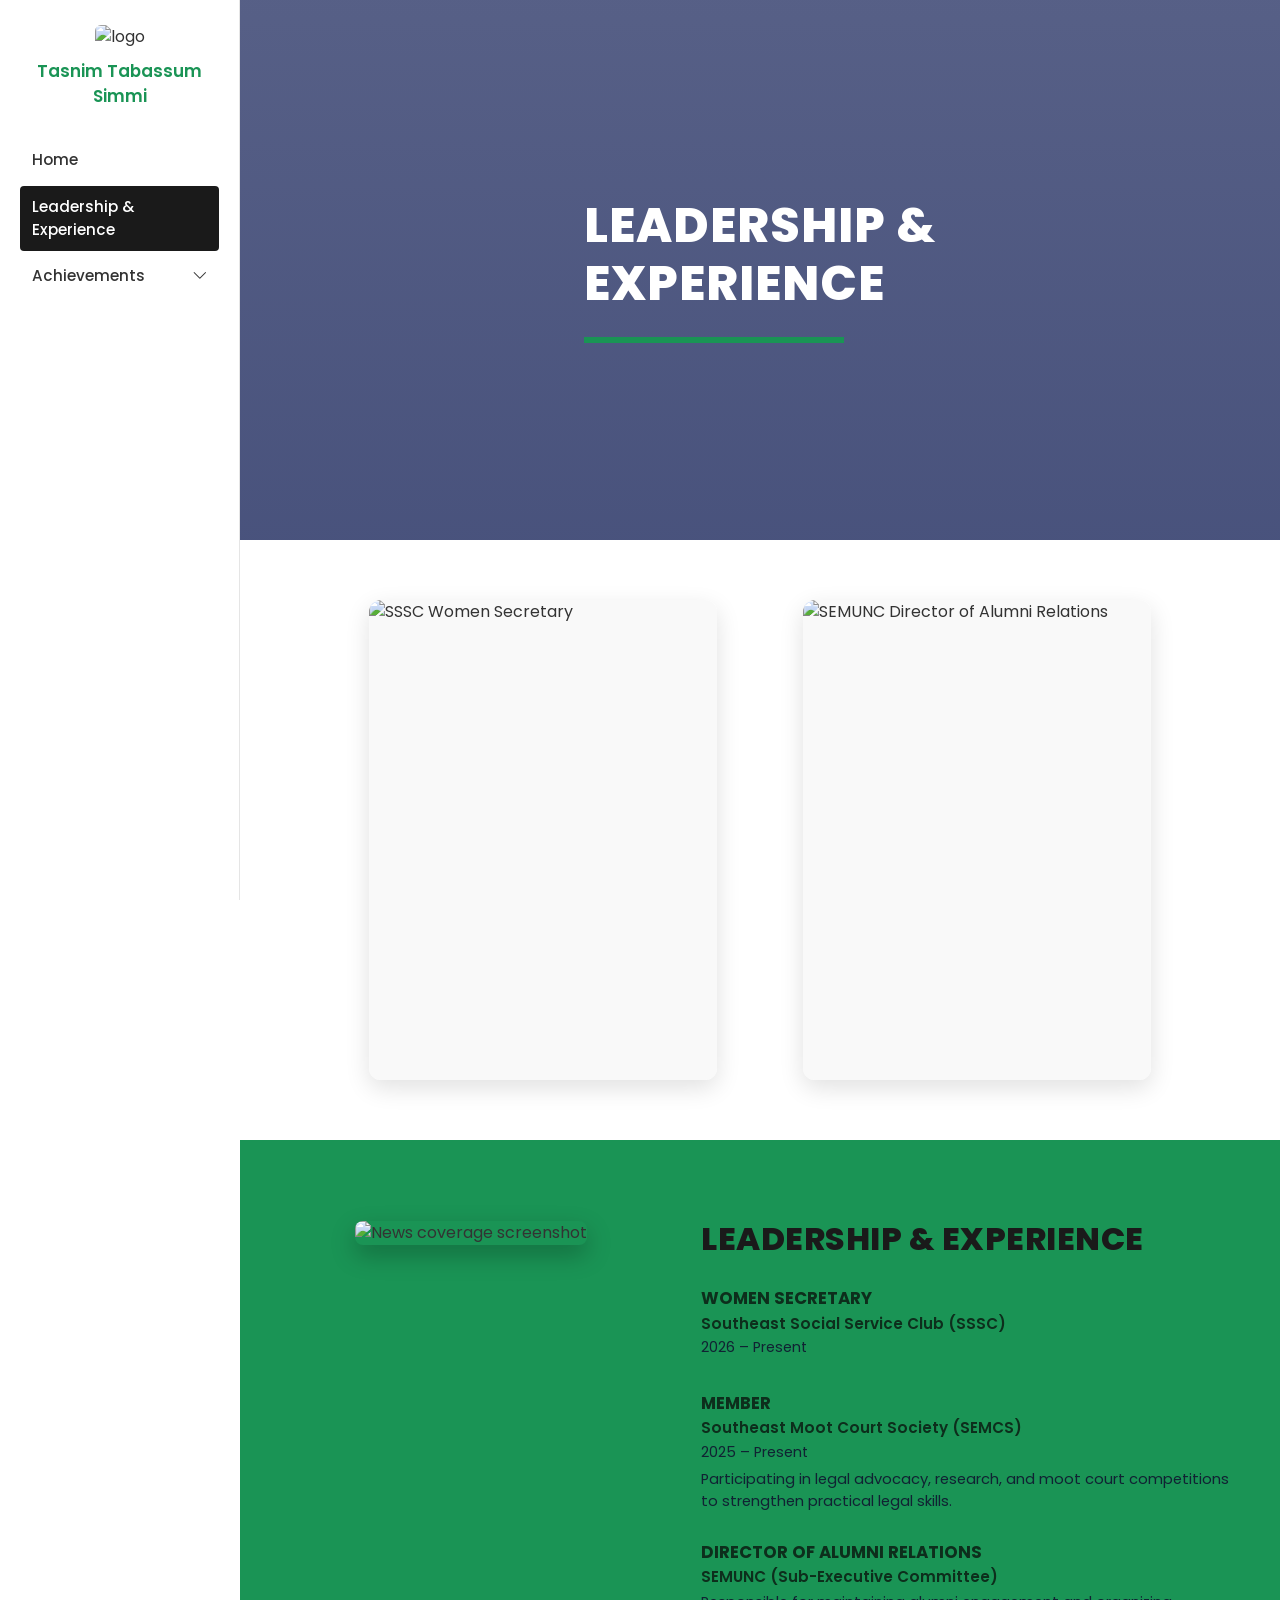
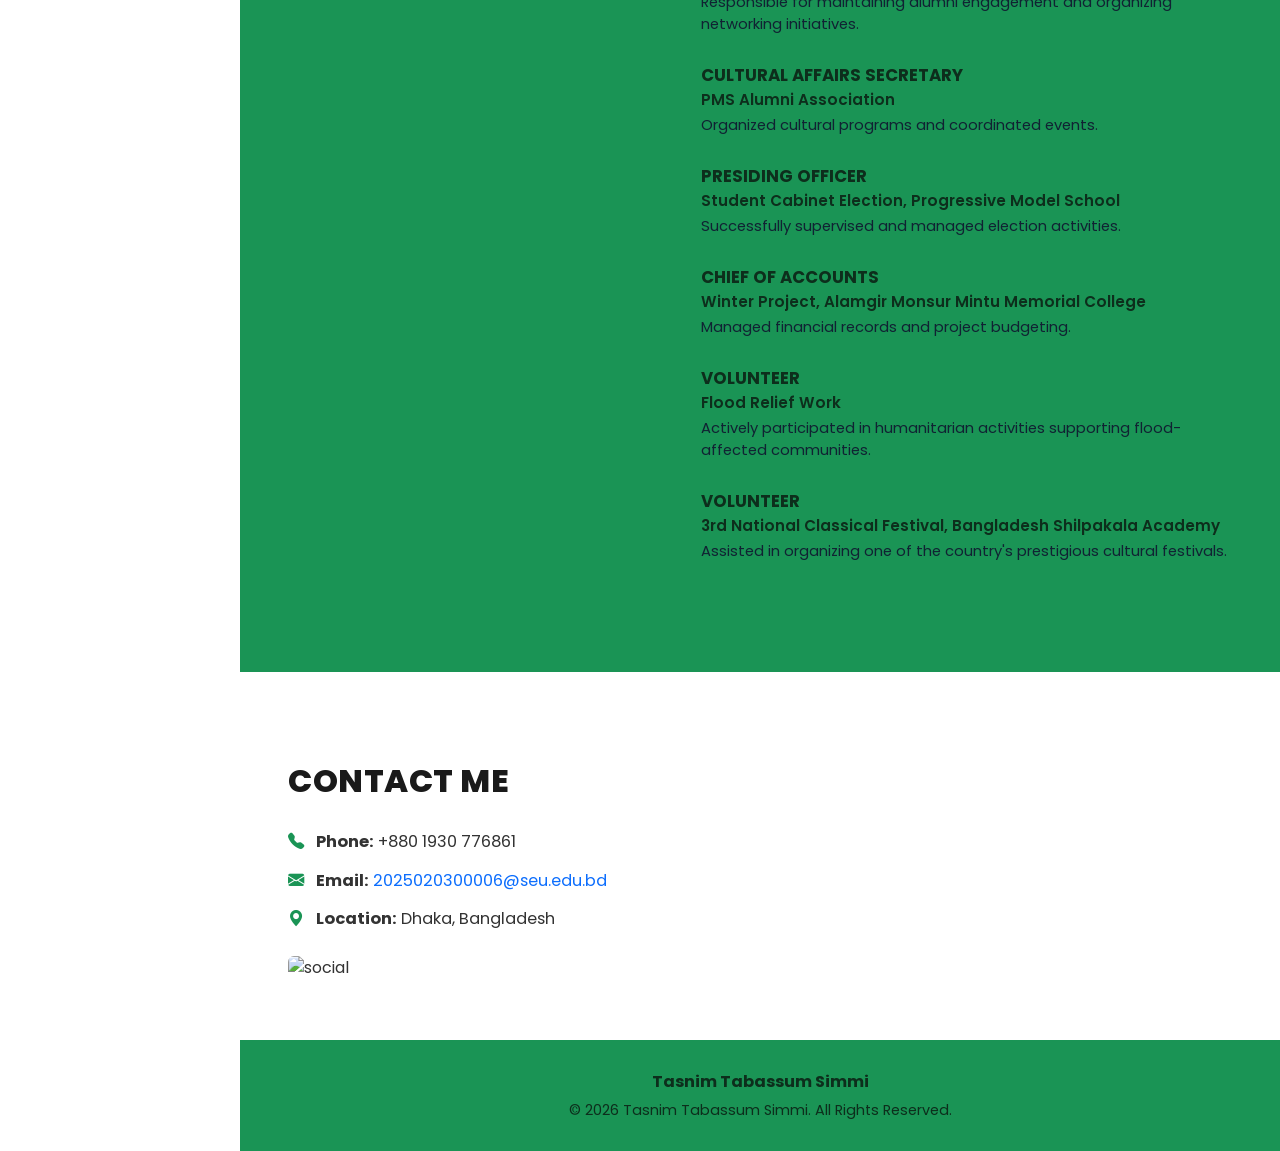
==== Leadership-Experience/L&E.html @ 31901eb3 "L&E" ====
<!DOCTYPE html>
<html lang="en">
<head>
<meta charset="UTF-8">
<meta name="viewport" content="width=device-width, initial-scale=1.0">
<title>Leadership & Experience | Sabrina Tabassum Sumayya</title>

<!-- Bootstrap CSS -->
<link href="https://cdn.jsdelivr.net/npm/bootstrap@5.3.3/dist/css/bootstrap.min.css" rel="stylesheet">
<!-- Bootstrap Icons -->
<link rel="stylesheet" href="https://cdn.jsdelivr.net/npm/bootstrap-icons@1.11.3/font/bootstrap-icons.css">
<!-- Google Fonts -->
<link href="https://fonts.googleapis.com/css2?family=Poppins:wght@300;400;500;600;700;800&display=swap" rel="stylesheet">

<!-- Custom CSS -->
<link rel="stylesheet" href="L&E.css">
</head>
<body>

<!-- ===================== SIDEBAR ===================== -->
<aside class="sidebar" id="sidebar">
  <div class="sidebar-logo">
    <img src="img/pic.three.jpeg" alt="logo" class="logo-img">
    <p class="logo-text">Tasnim Tabassum Simmi</p>
  </div>

  <nav class="sidebar-nav">
    <a href="../index.html" class="nav-item">Home</a>
    <a href="L&E.html" class="nav-item active">Leadership &amp; Experience</a>

    <div class="nav-dropdown">
       <div class="nav-item dropdown-toggle-btn d-flex justify-content-between align-items-center">
        <a href="../Achievements/achievements.html" style="color: inherit; flex-grow: 1;">Achievements</a>
        <i class="bi bi-chevron-down" id="achievementsToggle" style="cursor: pointer; padding-left: 10px;"></i>
      </div>
      <div class="nav-dropdown-menu" id="achievementsMenu">
        <a href="../Achievements/language.html" class="nav-subitem">Languages</a>
      </div>
    </div>
  </nav>
</aside>

<!-- mobile toggler -->
<button class="sidebar-mobile-btn" id="sidebarMobileBtn"><i class="bi bi-list"></i></button>

<!-- ===================== MAIN CONTENT ===================== -->
<main class="main-content">

  <!-- ---------- HERO ---------- -->
  <section class="hero-section">
    
    <div class="hero-overlay">
      <div class="hero-text-wrap">
        <h1 class="hero-title">LEADERSHIP &amp;<br>EXPERIENCE</h1>
        <div class="hero-underline"></div>
      </div>
    </div>
  </section>

  <!-- ---------- FEATURED POSTERS ---------- -->
  <section class="poster-section">
    <div class="container">
      <div class="row justify-content-center g-4">
        <div class="col-md-6 col-lg-5">
          <div class="poster-wrapper">
            <img src="img/pic-one.jpeg" alt="SSSC Women Secretary" class="poster-img">
          </div>
        </div>
        <div class="col-md-6 col-lg-5">
          <div class="poster-wrapper">
            <img src="img/pic-two.jpeg" alt="SEMUNC Director of Alumni Relations" class="poster-img">
          </div>
        </div>
      </div>
    </div>
  </section>

  <!-- ---------- LEADERSHIP & EXPERIENCE DETAILS ---------- -->
  <section id="leadership-details" class="leadership-section">
    <div class="container px-5">
      <div class="row g-5 align-items-start">

        <div class="col-lg-5 text-center">
          <img src="img/pic.three.jpeg" alt="News coverage screenshot" class="news-img">
        </div>

        <div class="col-lg-7">
          <h2 class="section-heading dark-heading">LEADERSHIP &amp; EXPERIENCE</h2>

          <div class="experience-item">
            <h4 class="exp-role">WOMEN SECRETARY</h4>
            <p class="exp-org">Southeast Social Service Club (SSSC)</p>
            <p class="exp-meta">2026 &ndash; Present</p>
          </div>

          <div class="experience-item">
            <h4 class="exp-role">MEMBER</h4>
            <p class="exp-org">Southeast Moot Court Society (SEMCS)</p>
            <p class="exp-meta">2025 &ndash; Present</p>
            <p class="exp-desc">Participating in legal advocacy, research, and moot court competitions to strengthen practical legal skills.</p>
          </div>

          <div class="experience-item">
            <h4 class="exp-role">DIRECTOR OF ALUMNI RELATIONS</h4>
            <p class="exp-org">SEMUNC (Sub-Executive Committee)</p>
            <p class="exp-desc">Responsible for maintaining alumni engagement and organizing networking initiatives.</p>
          </div>

          <div class="experience-item">
            <h4 class="exp-role">CULTURAL AFFAIRS SECRETARY</h4>
            <p class="exp-org">PMS Alumni Association</p>
            <p class="exp-desc">Organized cultural programs and coordinated events.</p>
          </div>

          <div class="experience-item">
            <h4 class="exp-role">PRESIDING OFFICER</h4>
            <p class="exp-org">Student Cabinet Election, Progressive Model School</p>
            <p class="exp-desc">Successfully supervised and managed election activities.</p>
          </div>

          <div class="experience-item">
            <h4 class="exp-role">CHIEF OF ACCOUNTS</h4>
            <p class="exp-org">Winter Project, Alamgir Monsur Mintu Memorial College</p>
            <p class="exp-desc">Managed financial records and project budgeting.</p>
          </div>

          <div class="experience-item">
            <h4 class="exp-role">VOLUNTEER</h4>
            <p class="exp-org">Flood Relief Work</p>
            <p class="exp-desc">Actively participated in humanitarian activities supporting flood-affected communities.</p>
          </div>

          <div class="experience-item">
            <h4 class="exp-role">VOLUNTEER</h4>
            <p class="exp-org">3rd National Classical Festival, Bangladesh Shilpakala Academy</p>
            <p class="exp-desc">Assisted in organizing one of the country's prestigious cultural festivals.</p>
          </div>

        </div>
      </div>
    </div>
  </section>

  <!-- ---------- CONTACT ---------- -->
  <section id="contact" class="contact-section">
    <div class="container px-5">
      <h2 class="section-heading dark-heading">CONTACT ME</h2>
      <p><i class="bi bi-telephone-fill"></i> <strong>Phone:</strong> +880 1930 776861</p>
      <p><i class="bi bi-envelope-fill"></i> <strong>Email:</strong> 
    <a href="mailto:2025020300006@seu.edu.bd">2025020300006@seu.edu.bd</a></p>
      <p><i class="bi bi-geo-alt-fill"></i> <strong>Location:</strong> Dhaka, Bangladesh</p>

      <div class="contact-social">
        <img src="img/pic.three.jpeg" alt="social" class="social-img">
      </div>
    </div>
  </section>

  <!-- ---------- FOOTER ---------- -->
  <footer class="site-footer">
    <div class="container text-center">
      <p class="footer-name">Tasnim Tabassum Simmi</p>
      <p class="footer-copy">&copy; 2026 Tasnim Tabassum Simmi. All Rights Reserved.</p>
    </div>
  </footer>

</main>

<!-- Bootstrap JS Bundle -->
<script src="https://cdn.jsdelivr.net/npm/bootstrap@5.3.3/dist/js/bootstrap.bundle.min.js"></script>
<!-- Custom JS -->
<script src="L&E.js"></script>
</body>
</html>
---- Leadership-Experience/L&E.css ----
/* ===================== ROOT / GLOBAL ===================== */
:root{
  --green: #1a9455;
  --green-dark: #157a45;
  --navy-dark: #1e2a5e;
  --cyan: #4fd8e8;
  --sidebar-width: 240px;
}

*{
  box-sizing: border-box;
}

body{
  font-family: 'Poppins', sans-serif;
  color: #333;
  margin: 0;
  padding: 0;
  overflow-x: hidden;
}

a{
  text-decoration: none;
}

/* ===================== SIDEBAR ===================== */
.sidebar{
  position: fixed;
  top: 0;
  left: 0;
  width: var(--sidebar-width);
  height: 100vh;
  background: #fff;
  border-right: 1px solid #e5e5e5;
  padding: 24px 20px;
  overflow-y: auto;
  z-index: 1000;
  transition: transform 0.3s ease;
}

.sidebar-logo{
  text-align: center;
  margin-bottom: 30px;
}

.logo-img{
  width: 55px;
  height: 55px;
  border-radius: 6px;
  object-fit: cover;
}

.logo-text{
  color: var(--green);
  font-weight: 600;
  font-size: 1.05rem;
  margin-top: 10px;
  margin-bottom: 0;
}

.sidebar-nav{
  display: flex;
  flex-direction: column;
  gap: 4px;
}



.nav-item{
  display: block;
  padding: 10px 12px;
  color: #333;
  font-size: 0.95rem;
  font-weight: 500;
  border-radius: 4px;
  text-align: left;
  width: 100%;
  background: none;
  border: none;
  cursor: pointer;
}

.nav-item.active{
  background: #1a1a1a;
  color: #fff;
}

.nav-item:hover{
  background: #f0f0f0;
  color: #111;
}



.nav-item.active:hover{
  background: #1a1a1a;
  color: #fff;
}

.dropdown-toggle-btn{
  display: flex;
  justify-content: space-between;
  align-items: center;
}

.nav-dropdown-menu{
  display: none;
  flex-direction: column;
  padding-left: 14px;
}

.nav-dropdown-menu.show{
  display: flex;
}

.nav-subitem{
  padding: 8px 10px;
  color: #555;
  font-size: 0.88rem;
}

.nav-subitem:hover{
  color: var(--green);
}

.sidebar-mobile-btn{
  display: none;
  position: fixed;
  top: 14px;
  left: 14px;
  z-index: 1100;
  background: #1a1a1a;
  color: #fff;
  border: none;
  border-radius: 6px;
  width: 42px;
  height: 42px;
  font-size: 1.2rem;
}

/* ===================== MAIN CONTENT ===================== */
.main-content{
  margin-left: var(--sidebar-width);
}

.section-heading{
  font-weight: 800;
  letter-spacing: 0.5px;
  margin-bottom: 30px;
}

.dark-heading{
  color: #1a1a1a;
}

/* ===================== HERO ===================== */
.hero-section{
  position: relative;
  min-height: 60vh;
  background: linear-gradient(180deg, rgba(30,42,94,0.75), rgba(30,42,94,0.85)),
              url('https://images.unsplash.com/photo-1552664730-d307ca884978?q=80&w=1600&auto=format&fit=crop') center/cover no-repeat;
  background-attachment: fixed;
  display: flex;
  align-items: center;
  justify-content: center;
}

.hero-search-btn{
  position: absolute;
  top: 24px;
  right: 30px;
  background: none;
  border: none;
  color: #fff;
  font-size: 1.2rem;
}

.hero-text-wrap{
  text-align: left;
  padding: 0 60px;
  max-width: 900px;
}

.hero-title{
  font-weight: 800;
  font-size: 3rem;
  color: #fff;
  letter-spacing: 1px;
  line-height: 1.2;
  margin-bottom: 24px;
}

.hero-underline{
  width: 260px;
  height: 6px;
  background: var(--green);
}

/* ===================== POSTER SECTION ===================== */
.poster-section {
  background: #fff;
  padding: 60px 0; /* উপর-নিচে গ্যাপ */
}

/* ইমেজের চারপাশের র‍্যাপার */
.poster-wrapper {
  width: 100%;
  max-width: 85%; /* পরিবর্তন ১: চারপাশ থেকে ছবি ছোট করার জন্য উইডথ ৮৫% করা হলো */
  margin: 0 auto;  /* পরিবর্তন ২: ছোট করার পর ছবিটিকে মাঝখানে রাখার জন্য */
  overflow: hidden;
  border-radius: 12px; /* ছবির কোণা গোল রাখার জন্য */
  box-shadow: 0 8px 24px rgba(0, 0, 0, 0.12); /* সুন্দর সফট শ্যাডো */
  transition: transform 0.3s ease;
}

.poster-wrapper:hover {
  transform: translateY(-5px); /* মাউস নিলে হালকা ওপরে উঠবে */
}

.poster-img {
  width: 100%;
  height: 480px; /* দুই পাশের ছবির হাইট সমান রাখার জন্য */
  object-fit: contain; /* পরিবর্তন ৩: "cover" এর জায়গায় "contain" দেওয়ায় ছবি একদম জুম হবে না, পুরো ছবি সুন্দর দেখাবে */
  background-color: #f9f9f9; /* ছবির ব্যাকগ্রাউন্ডে একটা হালকা কালার (যদি ছবি ট্রান্সপারেন্ট বা ছোট হয়) */
  display: block;
}
/* ===================== LEADERSHIP DETAILS ===================== */
.leadership-section{
  background: var(--green);
  padding: 80px 0;
}

.leadership-section .section-heading{
  color: #1a1a1a;
}

.news-img{
  width: 100%;
  max-width: 420px;
  border-radius: 8px;
  box-shadow: 0 10px 25px rgba(0,0,0,0.25);
}

.experience-item{
  margin-bottom: 26px;
  padding-bottom: 4px;
}

.exp-role{
  font-weight: 700;
  color: #0d2e1c;
  margin-bottom: 4px;
  font-size: 1.05rem;
}

.exp-org{
  font-weight: 600;
  color: #0d2e1c;
  margin-bottom: 2px;
  font-size: 0.95rem;
}

.exp-meta{
  color: #123;
  font-size: 0.9rem;
  margin-bottom: 4px;
}

.exp-desc{
  color: #123;
  font-size: 0.92rem;
  margin-bottom: 0;
}

/* ===================== CONTACT ===================== */
.contact-section{
  background: #fff;
  padding: 90px 0 60px;
}

.contact-section p{
  font-size: 1.02rem;
  margin-bottom: 14px;
}

.contact-section i{
  color: var(--green);
  margin-right: 8px;
}

.social-img{
  border-radius: 6px;
  margin-top: 10px;
}

.contact-social img{
 width: 55px;
  height: 55px;
  border-radius: 6px;
  object-fit: cover;
}

/* ===================== FOOTER ===================== */
.site-footer{
  background: var(--green);
  padding: 30px 0;
  color: #0d2e1c;
}

.footer-name{
  font-weight: 700;
  margin-bottom: 6px;
}

.footer-copy{
  font-size: 0.9rem;
  margin-bottom: 0;
}

/* ===================== RESPONSIVE ===================== */
@media (max-width: 991px){
  .sidebar{
    transform: translateX(-100%);
  }
  .sidebar.show{
    transform: translateX(0);
  }
  .main-content{
    margin-left: 0;
  }
  .sidebar-mobile-btn{
    display: flex;
    align-items: center;
    justify-content: center;
  }
  .hero-title{
    font-size: 2rem;
  }
  .hero-text-wrap{
    padding: 0 24px;
  }
  .hero-underline{
    width: 180px;
  }
}
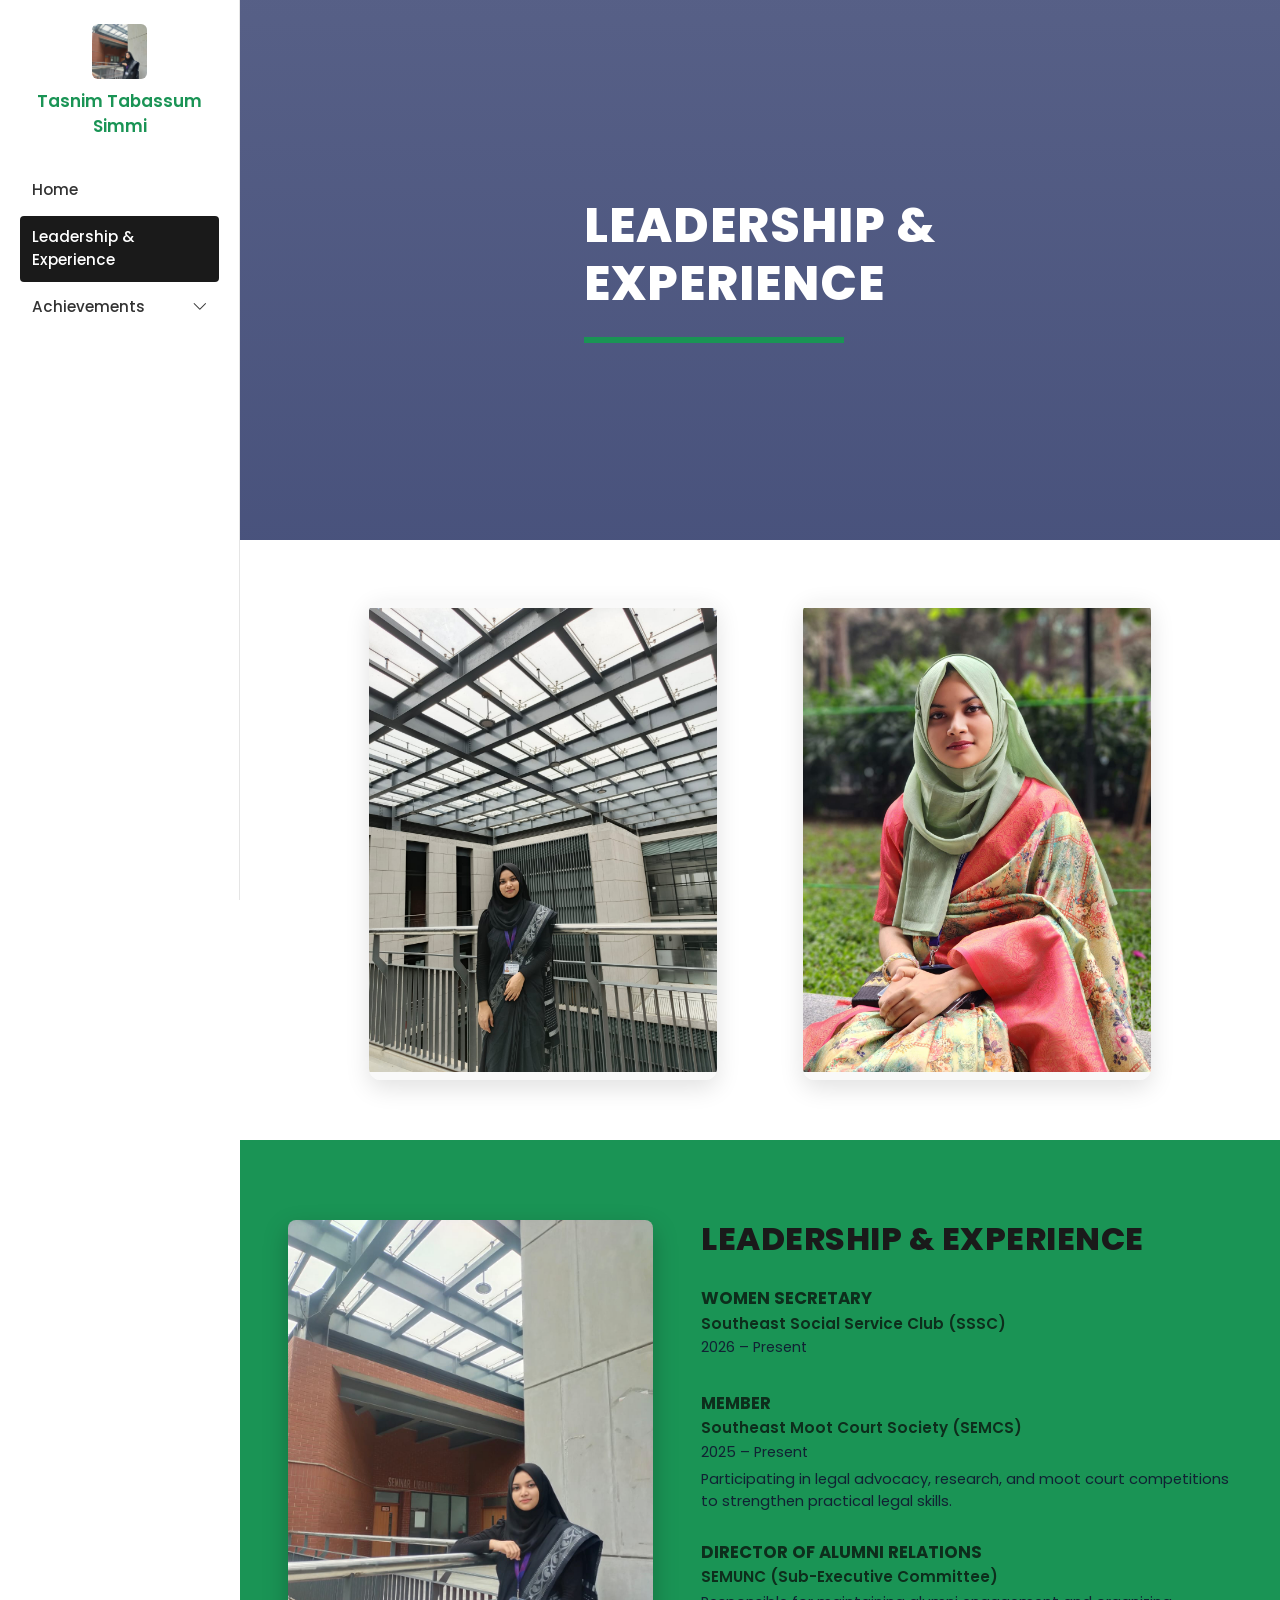
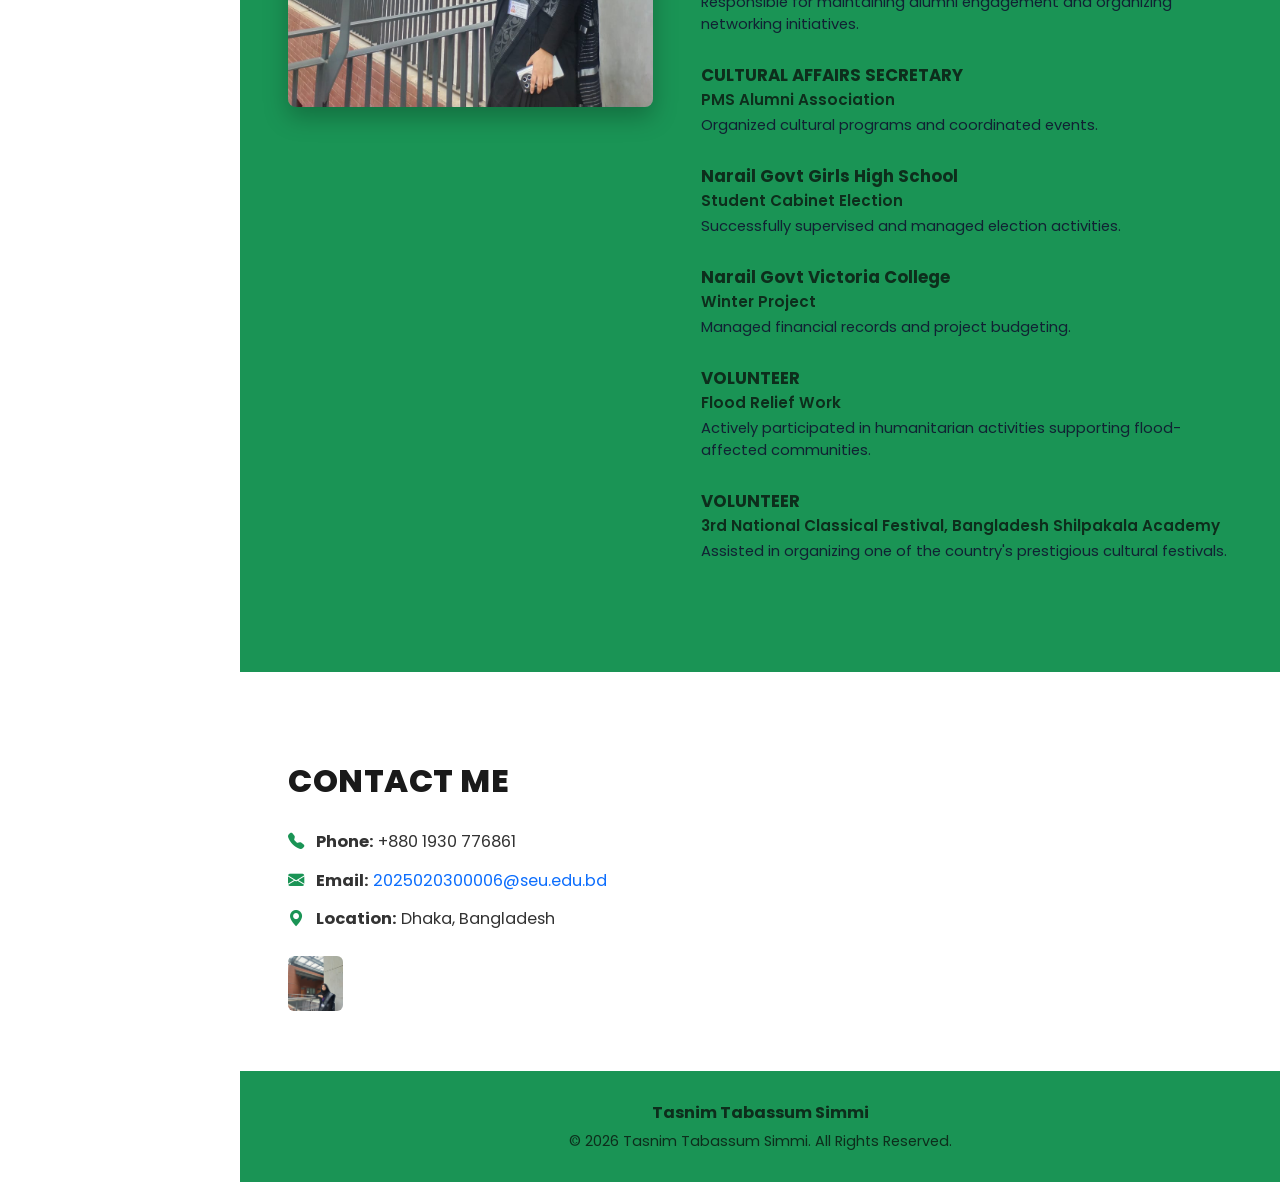
==== commit 4e514ead: "Update L&E.html" ====
--- a/Leadership-Experience/L&E.html
+++ b/Leadership-Experience/L&E.html
@@ -113,14 +113,14 @@
           </div>
 
           <div class="experience-item">
-            <h4 class="exp-role">PRESIDING OFFICER</h4>
-            <p class="exp-org">Student Cabinet Election, Progressive Model School</p>
+            <h4 class="exp-role">Narail Govt Girls High School </h4>
+            <p class="exp-org">Student Cabinet Election</p>
             <p class="exp-desc">Successfully supervised and managed election activities.</p>
           </div>
 
           <div class="experience-item">
-            <h4 class="exp-role">CHIEF OF ACCOUNTS</h4>
-            <p class="exp-org">Winter Project, Alamgir Monsur Mintu Memorial College</p>
+            <h4 class="exp-role">Narail Govt Victoria College </h4>
+            <p class="exp-org">Winter Project</p>
             <p class="exp-desc">Managed financial records and project budgeting.</p>
           </div>
 
@@ -171,4 +171,4 @@
 <!-- Custom JS -->
 <script src="L&E.js"></script>
 </body>
-</html>+</html>
